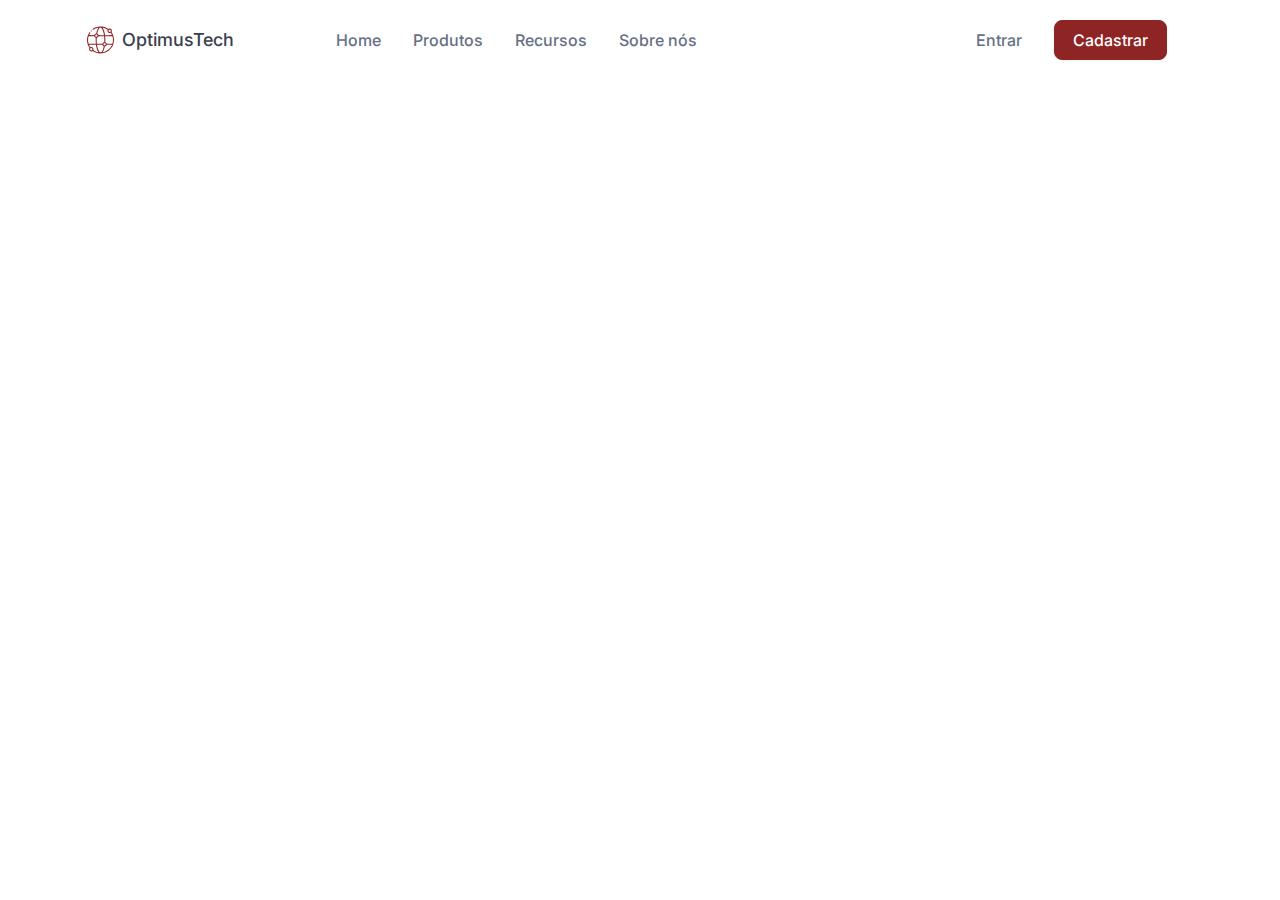
==== 7daysofcode/index.html @ b35a8650 "Adding project files" ====
<!DOCTYPE html>
<html lang="pt-BR">
    <head>
        <link rel="preconnect" href="https://fonts.googleapis.com">
<link rel="preconnect" href="https://fonts.gstatic.com" crossorigin>
<link href="https://fonts.googleapis.com/css2?family=Inter:wght@300;400;500;700;900&display=swap" rel="stylesheet">
        <meta charset="UTF-8" />
        <meta name="viewport" content="width=device-width, initial-scale=1.0" />
        <meta http-equiv="X-UA-Compatible" content="ie=edge" />
        <title>#7DAYSOFCODE</title>
        <link href="./assets/css/normalize.css" rel="stylesheet" />
        <link href="./assets/css/reset.css" rel="stylesheet" />
    </head>
    <body>
        <header class="cabecalho">
            <div class="cabecalho__container cabecalho__container--logo">
                <img class="cabecalho__logo" src="./assets/img/worldwide 1 (Traced).svg" alt="Logo">
                <h3 class="cabecalho__item logo__nome">OptimusTech</h3>
            </div>
            <div class="cabecalho__container cabecalho__container--menu">
                <h4 class="cabecalho__item">Home</h4>
                <h4 class="cabecalho__item">Produtos</h4>
                <h4 class="cabecalho__item">Recursos</h4>
                <h4 class="cabecalho__item">Sobre nós</h4>
            </div>
            <div class="cabecalho__container cabecalho__container--login">
                <h4 class="cabecalho__item">Entrar</h4>
                <h4 class="cabecalho__item cabecalho__botao">Cadastrar</h4>
            </div>

        </header>

    </body>
</html>
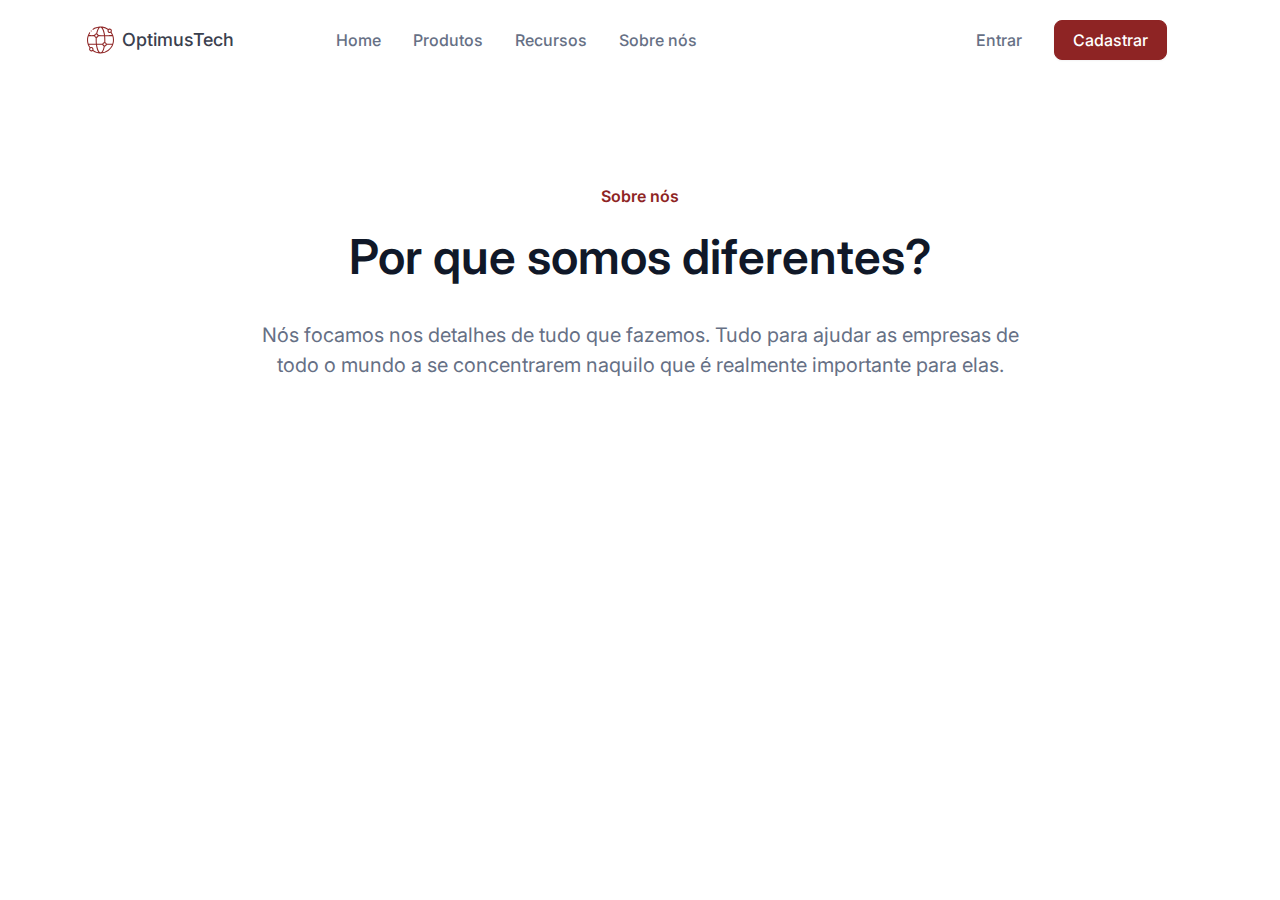
==== commit 7e31597b: "Add files via upload" ====
--- a/7daysofcode/index.html
+++ b/7daysofcode/index.html
@@ -5,11 +5,11 @@
 <link rel="preconnect" href="https://fonts.gstatic.com" crossorigin>
 <link href="https://fonts.googleapis.com/css2?family=Inter:wght@300;400;500;700;900&display=swap" rel="stylesheet">
         <meta charset="UTF-8" />
-        <meta name="viewport" content="width=device-width, initial-scale=1.0" />
-        <meta http-equiv="X-UA-Compatible" content="ie=edge" />
+        <meta name="viewport" content="width=device-width, initial-scale=1.0"/>
+        <meta http-equiv="X-UA-Compatible" content="ie=edge"/>
         <title>#7DAYSOFCODE</title>
-        <link href="./assets/css/normalize.css" rel="stylesheet" />
-        <link href="./assets/css/reset.css" rel="stylesheet" />
+        <link href="./assets/css/normalize.css" rel="stylesheet"/>
+        <link href="./assets/css/reset.css" rel="stylesheet"/>
     </head>
     <body>
         <header class="cabecalho">
@@ -18,17 +18,24 @@
                 <h3 class="cabecalho__item logo__nome">OptimusTech</h3>
             </div>
             <div class="cabecalho__container cabecalho__container--menu">
-                <h4 class="cabecalho__item">Home</h4>
-                <h4 class="cabecalho__item">Produtos</h4>
-                <h4 class="cabecalho__item">Recursos</h4>
-                <h4 class="cabecalho__item">Sobre nós</h4>
+                <a href="#" class="cabecalho__item">Home</a>
+                <a href="#" class="cabecalho__item">Produtos</a>
+                <a href="#" class="cabecalho__item">Recursos</a>
+                <a href="#" class="cabecalho__item">Sobre nós</a>
             </div>
             <div class="cabecalho__container cabecalho__container--login">
-                <h4 class="cabecalho__item">Entrar</h4>
-                <h4 class="cabecalho__item cabecalho__botao">Cadastrar</h4>
+                <a href="#" class="cabecalho__item">Entrar</a>
+                <a href="#" class="cabecalho__item cabecalho__botao">Cadastrar</a>
             </div>
+        </header>
+        
+        <body>
+            <section class="sobre">
+                <span class="sobre__span">Sobre nós</span>
+                <h1 class="sobre__titulo">Por que somos diferentes?</h1>
+                <p class="sobre__paragrafo">Nós focamos nos detalhes de tudo que fazemos. Tudo para ajudar as empresas de<br>   todo o mundo a se concentrarem naquilo que é realmente importante para elas.</p>
 
-        </header>
-
+            </section>
+        </body>
     </body>
 </html>
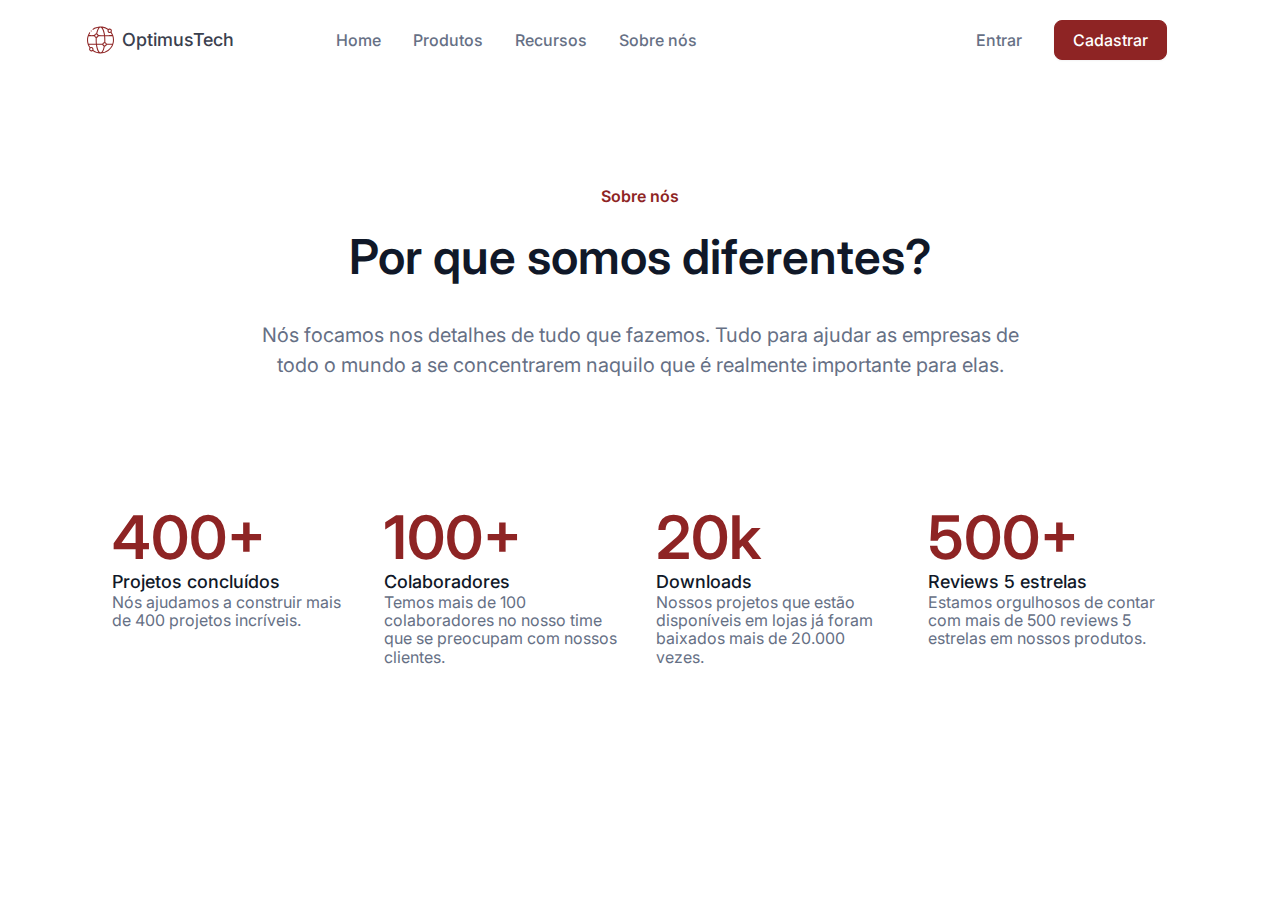
==== commit c6cda95f: "adding new container" ====
--- a/7daysofcode/index.html
+++ b/7daysofcode/index.html
@@ -36,6 +36,28 @@
                 <p class="sobre__paragrafo">Nós focamos nos detalhes de tudo que fazemos. Tudo para ajudar as empresas de<br>   todo o mundo a se concentrarem naquilo que é realmente importante para elas.</p>
 
             </section>
+            <section class="metrica">
+                <div class="metrica__container primeiro">
+                    <h4 class="metrica__titulo">400+</h4>
+                    <p class="metrica__subtitulo">Projetos concluídos</p>
+                    <p class="metrica__conteudo">Nós ajudamos a construir mais de 400 projetos incríveis.</p>
+                </div>
+                <div class="metrica__container segundo">
+                    <h4 class="metrica__titulo">100+</h4>
+                    <p class="metrica__subtitulo">Colaboradores</p>
+                    <p class="metrica__conteudo">Temos mais de 100 colaboradores no nosso time que se preocupam com nossos clientes.</p>
+                </div>
+                <div class="metrica__container terceiro">
+                    <h4 class="metrica__titulo">20k</h4>
+                    <p class="metrica__subtitulo">Downloads</p>
+                    <p class="metrica__conteudo">Nossos projetos que estão disponíveis em lojas já foram baixados mais de 20.000 vezes.</p>
+                </div>
+                <div class="metrica__container quarto">
+                    <h4 class="metrica__titulo">500+</h4>
+                    <p class="metrica__subtitulo">Reviews 5 estrelas</p>
+                    <p class="metrica__conteudo">Estamos orgulhosos de contar com mais de 500 reviews 5 estrelas em nossos produtos.</p>
+                </div>
+            </section>
         </body>
     </body>
 </html>
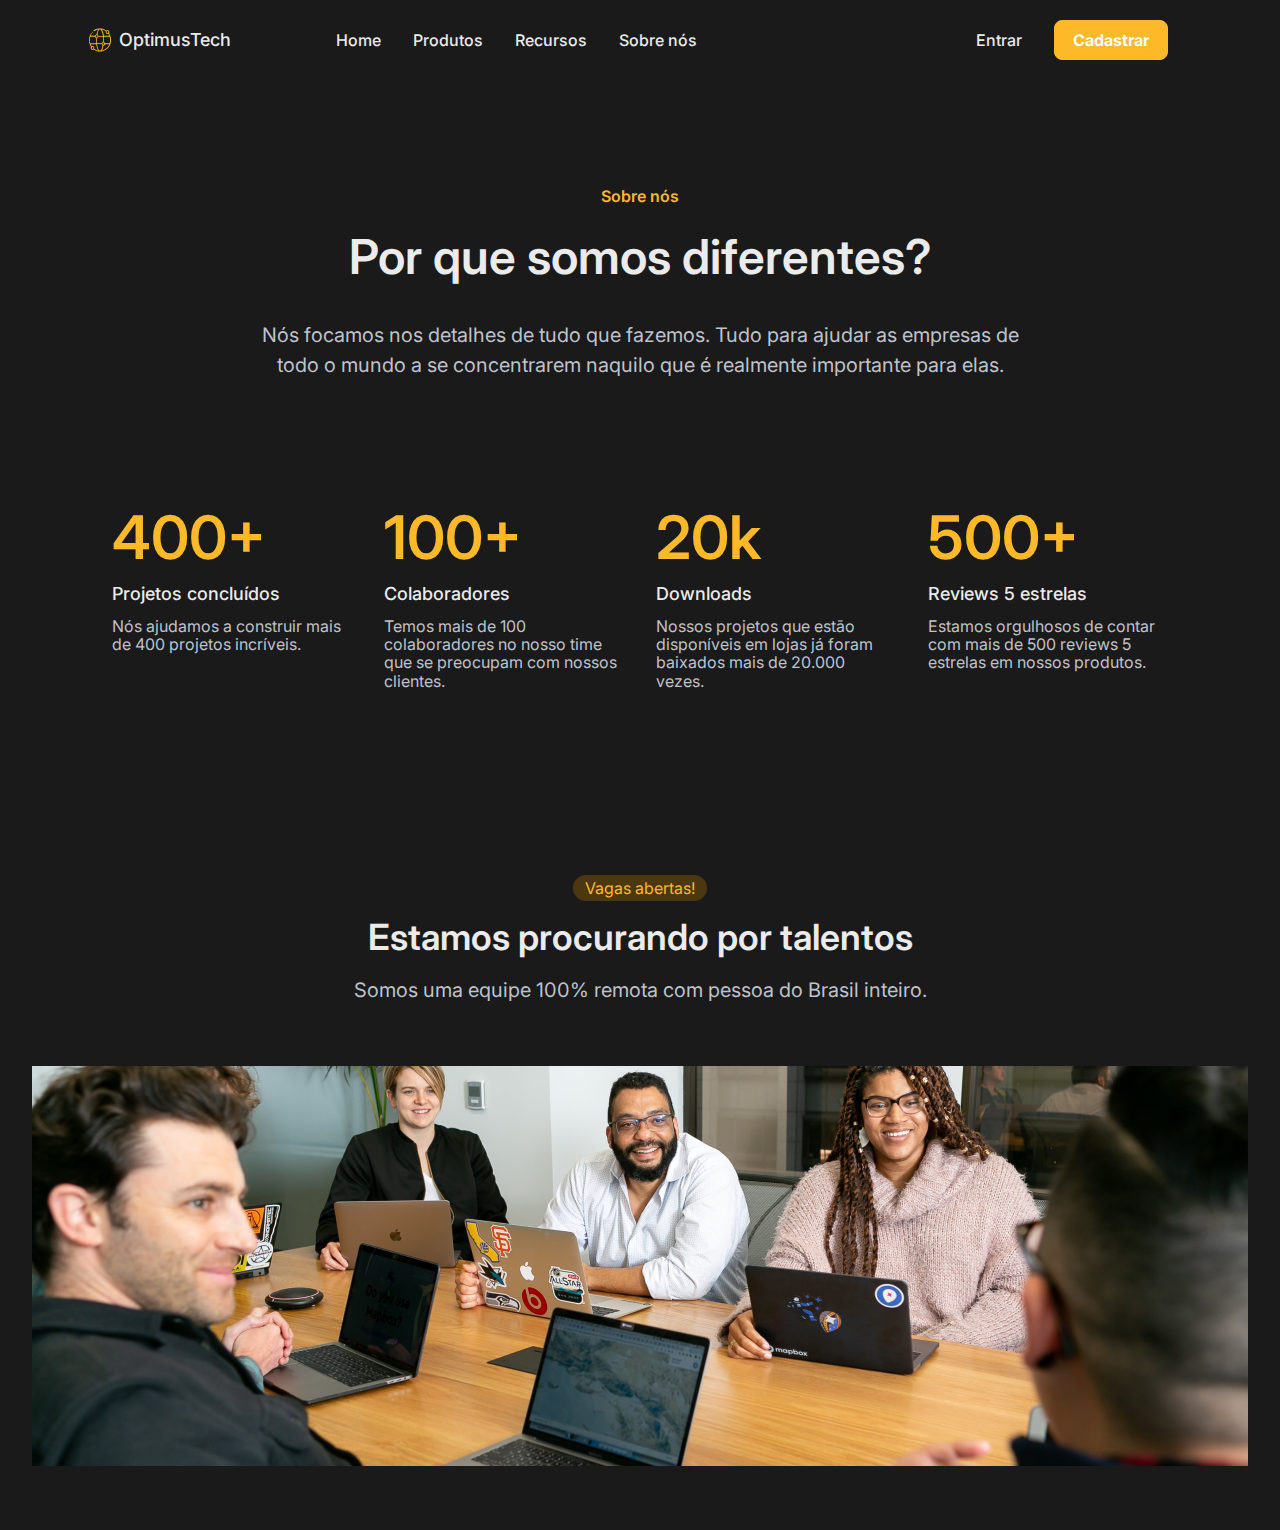
==== commit 19c05e67: "dark theme and talent container" ====
--- a/7daysofcode/index.html
+++ b/7daysofcode/index.html
@@ -11,6 +11,7 @@
         <link href="./assets/css/normalize.css" rel="stylesheet"/>
         <link href="./assets/css/reset.css" rel="stylesheet"/>
     </head>
+
     <body>
         <header class="cabecalho">
             <div class="cabecalho__container cabecalho__container--logo">
@@ -34,7 +35,6 @@
                 <span class="sobre__span">Sobre nós</span>
                 <h1 class="sobre__titulo">Por que somos diferentes?</h1>
                 <p class="sobre__paragrafo">Nós focamos nos detalhes de tudo que fazemos. Tudo para ajudar as empresas de<br>   todo o mundo a se concentrarem naquilo que é realmente importante para elas.</p>
-
             </section>
             <section class="metrica">
                 <div class="metrica__container primeiro">
@@ -58,6 +58,15 @@
                     <p class="metrica__conteudo">Estamos orgulhosos de contar com mais de 500 reviews 5 estrelas em nossos produtos.</p>
                 </div>
             </section>
+
+            <section class="talentos">
+                <div class="talentos__introducao">
+                    <p class="talentos__subtitulo">Vagas abertas!</p>
+                    <h4 class="talentos__titulo">Estamos procurando por talentos</h4>
+                    <p class="talentos__conteudo">Somos uma equipe 100% remota com pessoa do Brasil inteiro.</p>
+                </div>
+                <div class="talentos__imagem--container"><img src="./assets/img/Image.png" alt="procurando talentos" class="talentos__imagem"></div>
+            </section>
         </body>
     </body>
 </html>
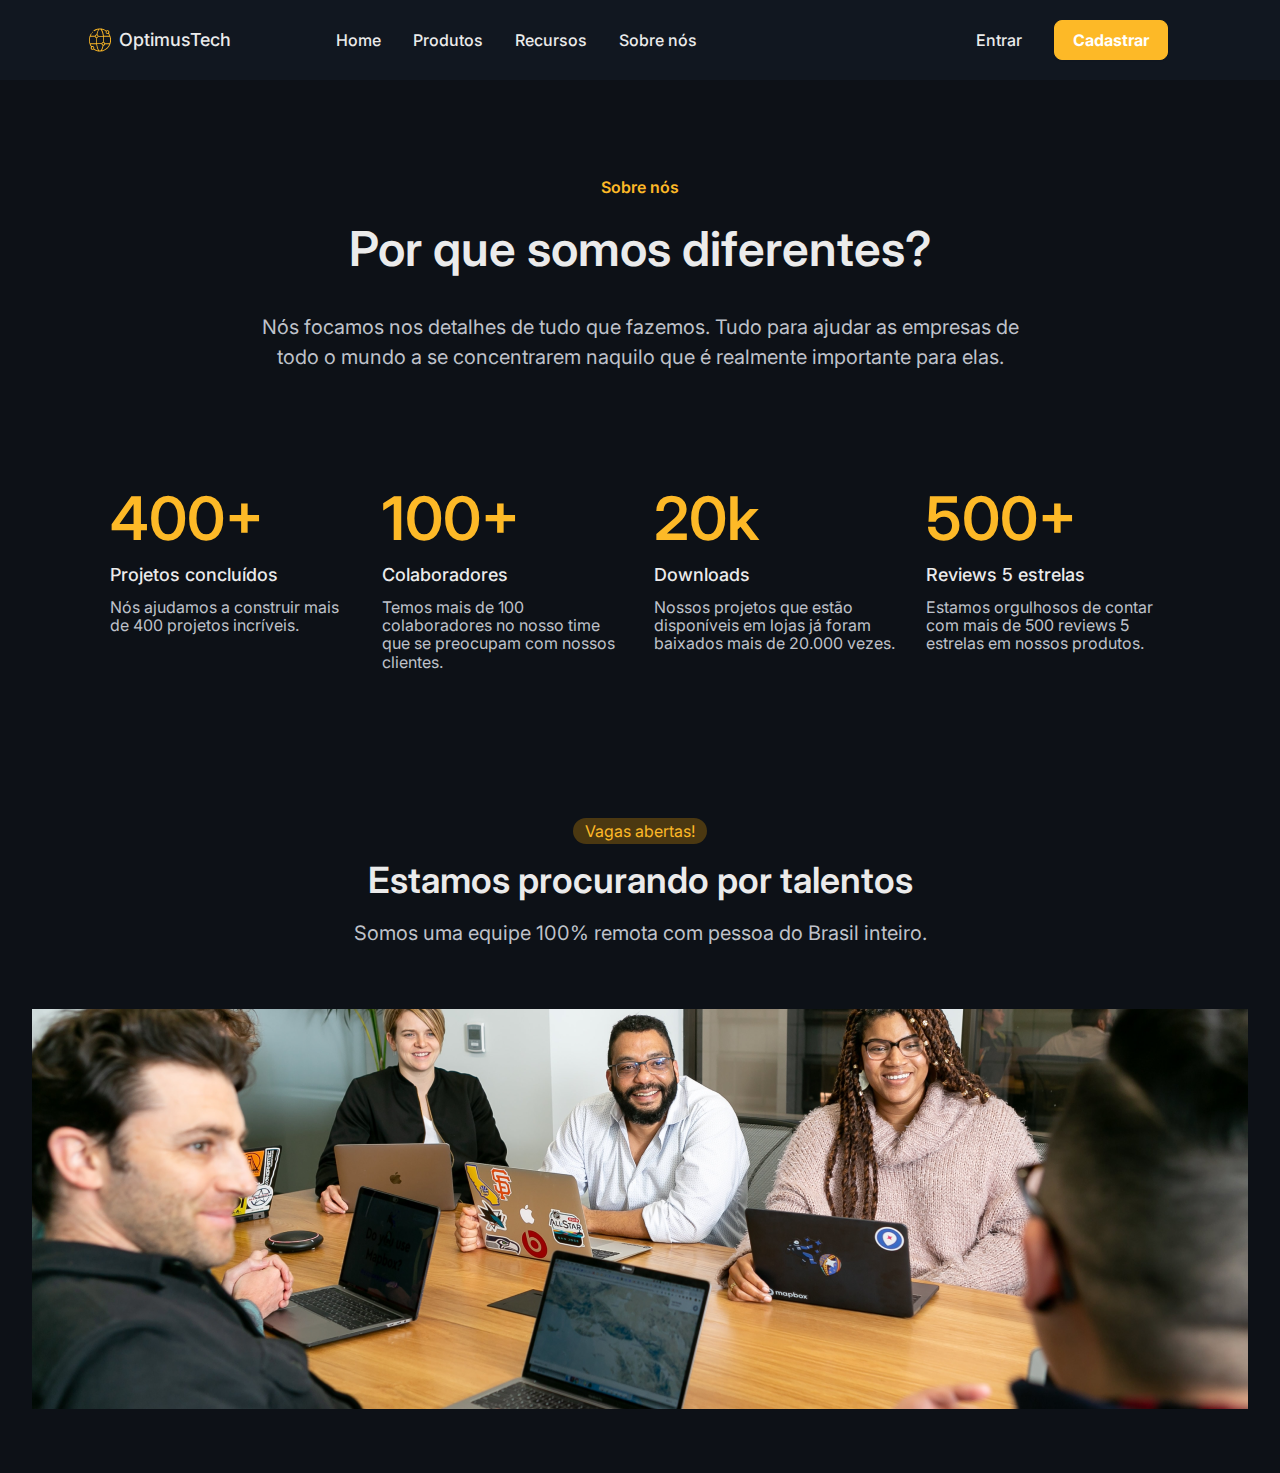
==== commit 4c364d4f: "code improvement" ====
--- a/7daysofcode/index.html
+++ b/7daysofcode/index.html
@@ -38,32 +38,32 @@
             </section>
             <section class="metrica">
                 <div class="metrica__container primeiro">
-                    <h4 class="metrica__titulo">400+</h4>
-                    <p class="metrica__subtitulo">Projetos concluídos</p>
-                    <p class="metrica__conteudo">Nós ajudamos a construir mais de 400 projetos incríveis.</p>
+                    <span class="metrica__titulo">400+</span>
+                    <span class="metrica__subtitulo">Projetos concluídos</span>
+                    <span class="metrica__conteudo">Nós ajudamos a construir mais de 400 projetos incríveis.</span>
                 </div>
                 <div class="metrica__container segundo">
-                    <h4 class="metrica__titulo">100+</h4>
-                    <p class="metrica__subtitulo">Colaboradores</p>
-                    <p class="metrica__conteudo">Temos mais de 100 colaboradores no nosso time que se preocupam com nossos clientes.</p>
+                    <span class="metrica__titulo">100+</span>
+                    <span class="metrica__subtitulo">Colaboradores</span>
+                    <span class="metrica__conteudo">Temos mais de 100 colaboradores no nosso time que se preocupam com nossos clientes.</span>
                 </div>
                 <div class="metrica__container terceiro">
-                    <h4 class="metrica__titulo">20k</h4>
-                    <p class="metrica__subtitulo">Downloads</p>
-                    <p class="metrica__conteudo">Nossos projetos que estão disponíveis em lojas já foram baixados mais de 20.000 vezes.</p>
+                    <span class="metrica__titulo">20k</span>
+                    <span class="metrica__subtitulo">Downloads</span>
+                    <span class="metrica__conteudo">Nossos projetos que estão disponíveis em lojas já foram baixados mais de 20.000 vezes.</span>
                 </div>
                 <div class="metrica__container quarto">
-                    <h4 class="metrica__titulo">500+</h4>
-                    <p class="metrica__subtitulo">Reviews 5 estrelas</p>
-                    <p class="metrica__conteudo">Estamos orgulhosos de contar com mais de 500 reviews 5 estrelas em nossos produtos.</p>
+                    <span class="metrica__titulo">500+</span>
+                    <span class="metrica__subtitulo">Reviews 5 estrelas</span>
+                    <span class="metrica__conteudo">Estamos orgulhosos de contar com mais de 500 reviews 5 estrelas em nossos produtos.</span>
                 </div>
             </section>
 
             <section class="talentos">
                 <div class="talentos__introducao">
-                    <p class="talentos__subtitulo">Vagas abertas!</p>
-                    <h4 class="talentos__titulo">Estamos procurando por talentos</h4>
-                    <p class="talentos__conteudo">Somos uma equipe 100% remota com pessoa do Brasil inteiro.</p>
+                    <span class="talentos__subtitulo">Vagas abertas!</span>
+                    <span class="talentos__titulo">Estamos procurando por talentos</span>
+                    <span class="talentos__conteudo">Somos uma equipe 100% remota com pessoa do Brasil inteiro.</span>
                 </div>
                 <div class="talentos__imagem--container"><img src="./assets/img/Image.png" alt="procurando talentos" class="talentos__imagem"></div>
             </section>
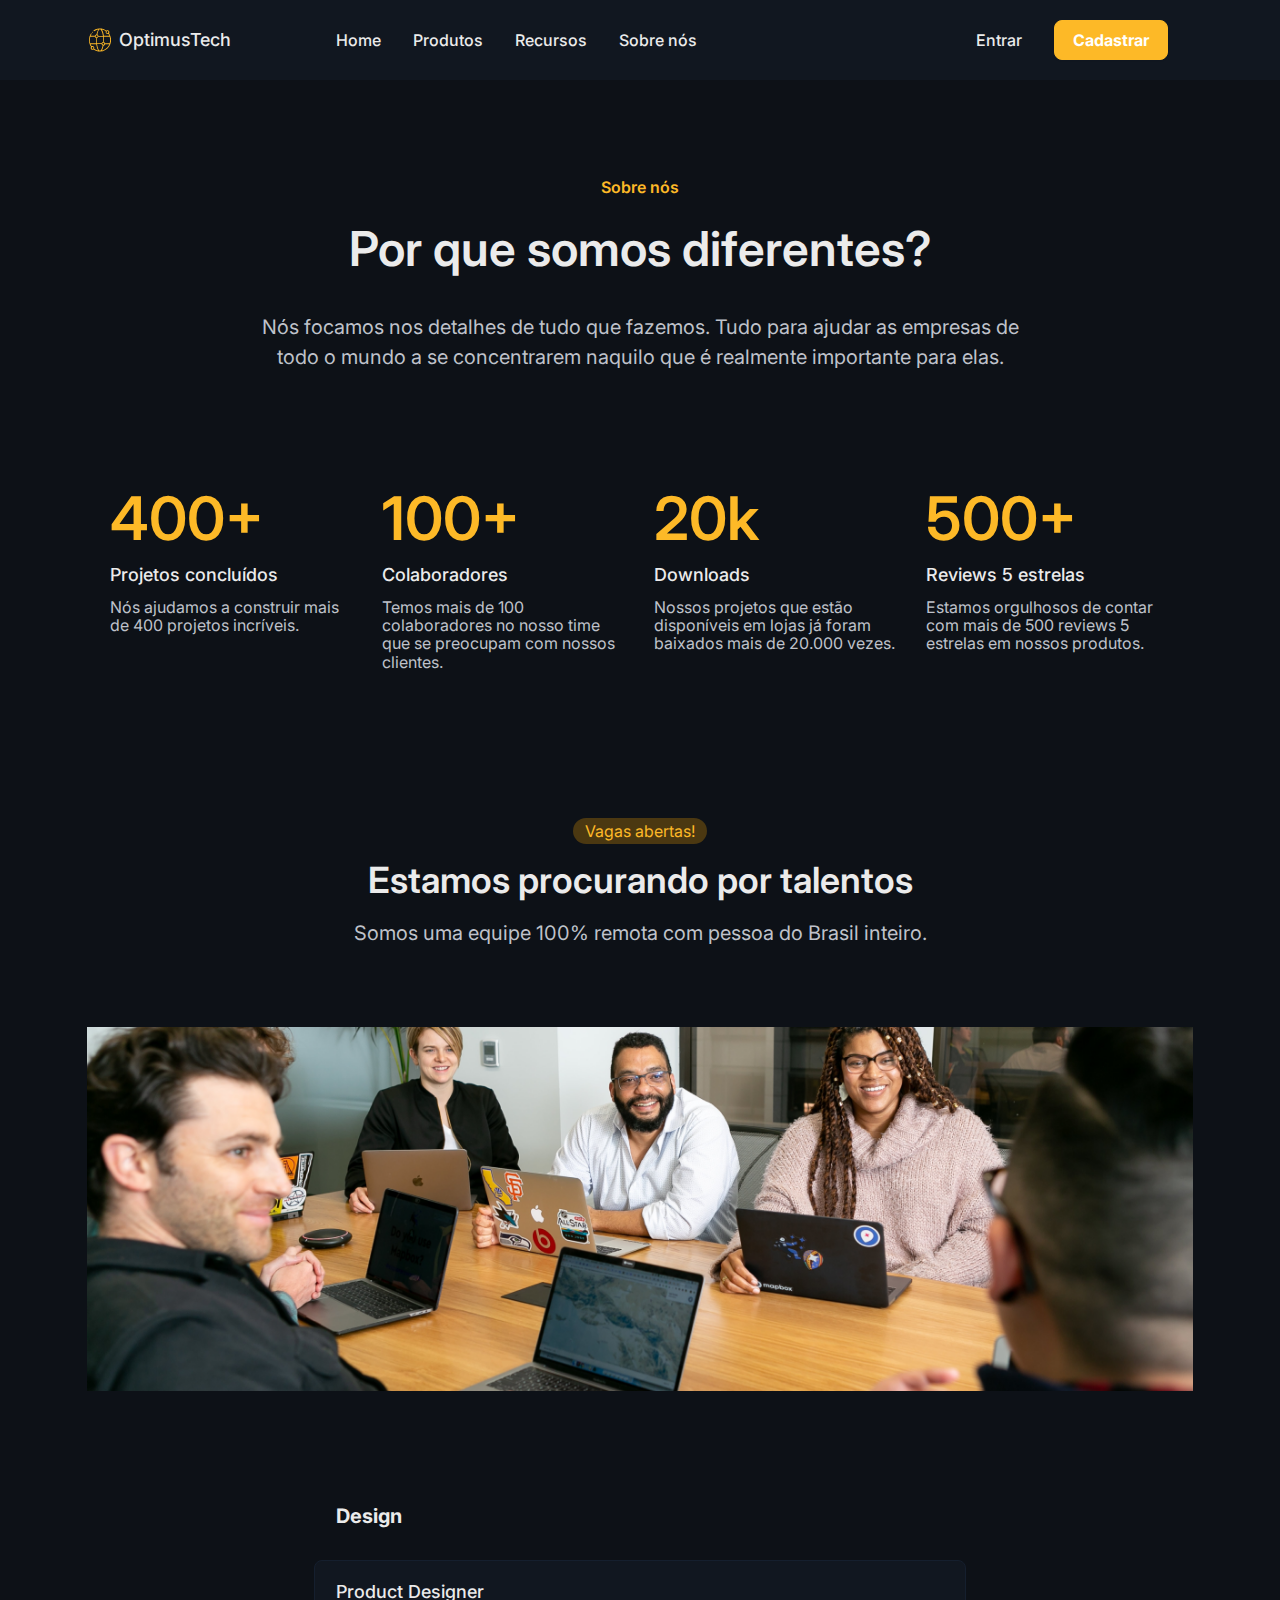
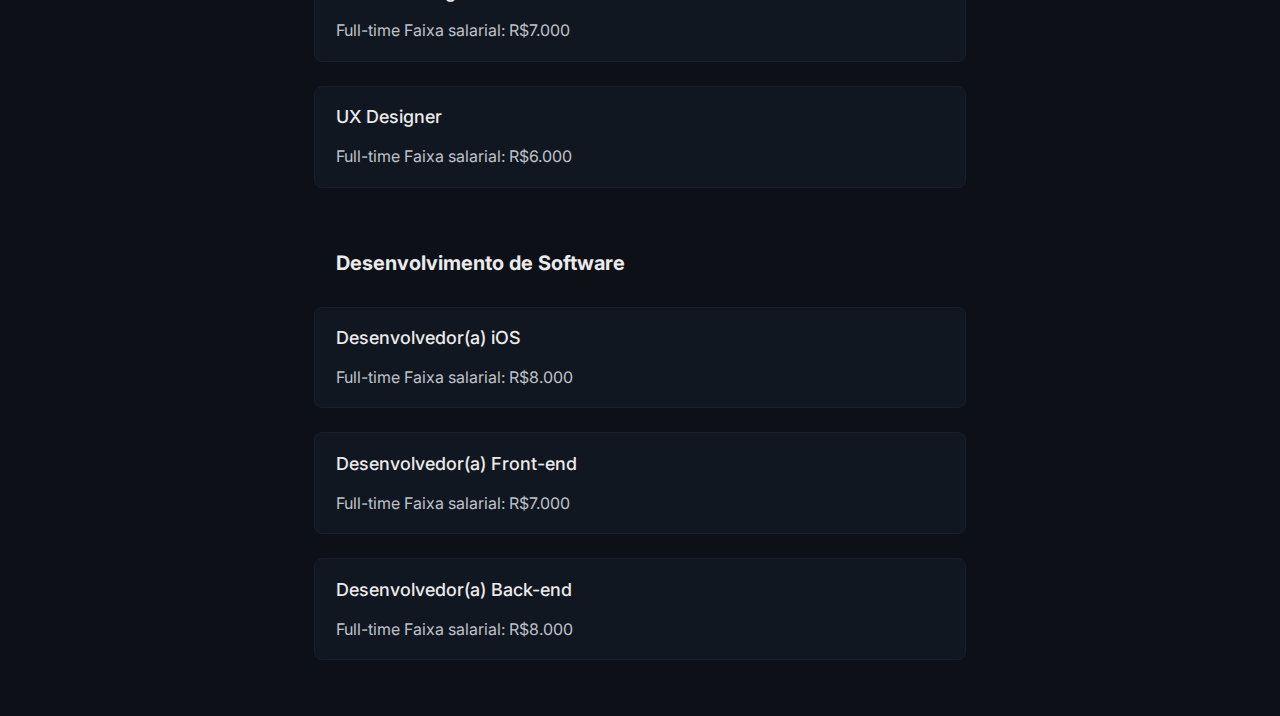
==== commit eff26668: "1 more section" ====
--- a/7daysofcode/index.html
+++ b/7daysofcode/index.html
@@ -67,6 +67,44 @@
                 </div>
                 <div class="talentos__imagem--container"><img src="./assets/img/Image.png" alt="procurando talentos" class="talentos__imagem"></div>
             </section>
+            <section class="vagas">
+                <span class="vagas__profissao">Design</span>
+                <div class="vagas__container">
+                    <span class="vagas__cargo">Product Designer</span>
+                    <div class="vagas__informacoes"></div>
+                        <span class="vagas__time">Full-time</span>
+                        <span class="vagas__salario">Faixa salarial: R$7.000</span>
+                    </div> 
+                    <div class="vagas__container">
+                        <span class="vagas__cargo">UX Designer</span>
+                        <div class="vagas__informacoes"></div>
+                            <span class="vagas__time">Full-time</span>
+                            <span class="vagas__salario">Faixa salarial: R$6.000</span>
+                        </div> 
+                </div>
+                <span class="vagas__profissao software-developer">Desenvolvimento de Software</span>
+                <div class="vagas__container">
+                    <span class="vagas__cargo">Desenvolvedor(a) iOS</span>
+                    <div class="vagas__informacoes"></div>
+                        <span class="vagas__time">Full-time</span>
+                        <span class="vagas__salario">Faixa salarial: R$8.000</span>
+                    </div> 
+                    <div class="vagas__container">
+                        <span class="vagas__cargo">Desenvolvedor(a) Front-end</span>
+                        <div class="vagas__informacoes"></div>
+                            <span class="vagas__time">Full-time</span>
+                            <span class="vagas__salario">Faixa salarial: R$7.000</span>
+                        </div> 
+                    <div class="vagas__container">
+                        <span class="vagas__cargo">Desenvolvedor(a) Back-end</span>
+                        <div class="vagas__informacoes"></div>
+                                <span class="vagas__time">Full-time</span>
+                                <span class="vagas__salario">Faixa salarial: R$8.000</span>
+                         </div>
+                </div>
+                
+
+            </section>
         </body>
     </body>
 </html>
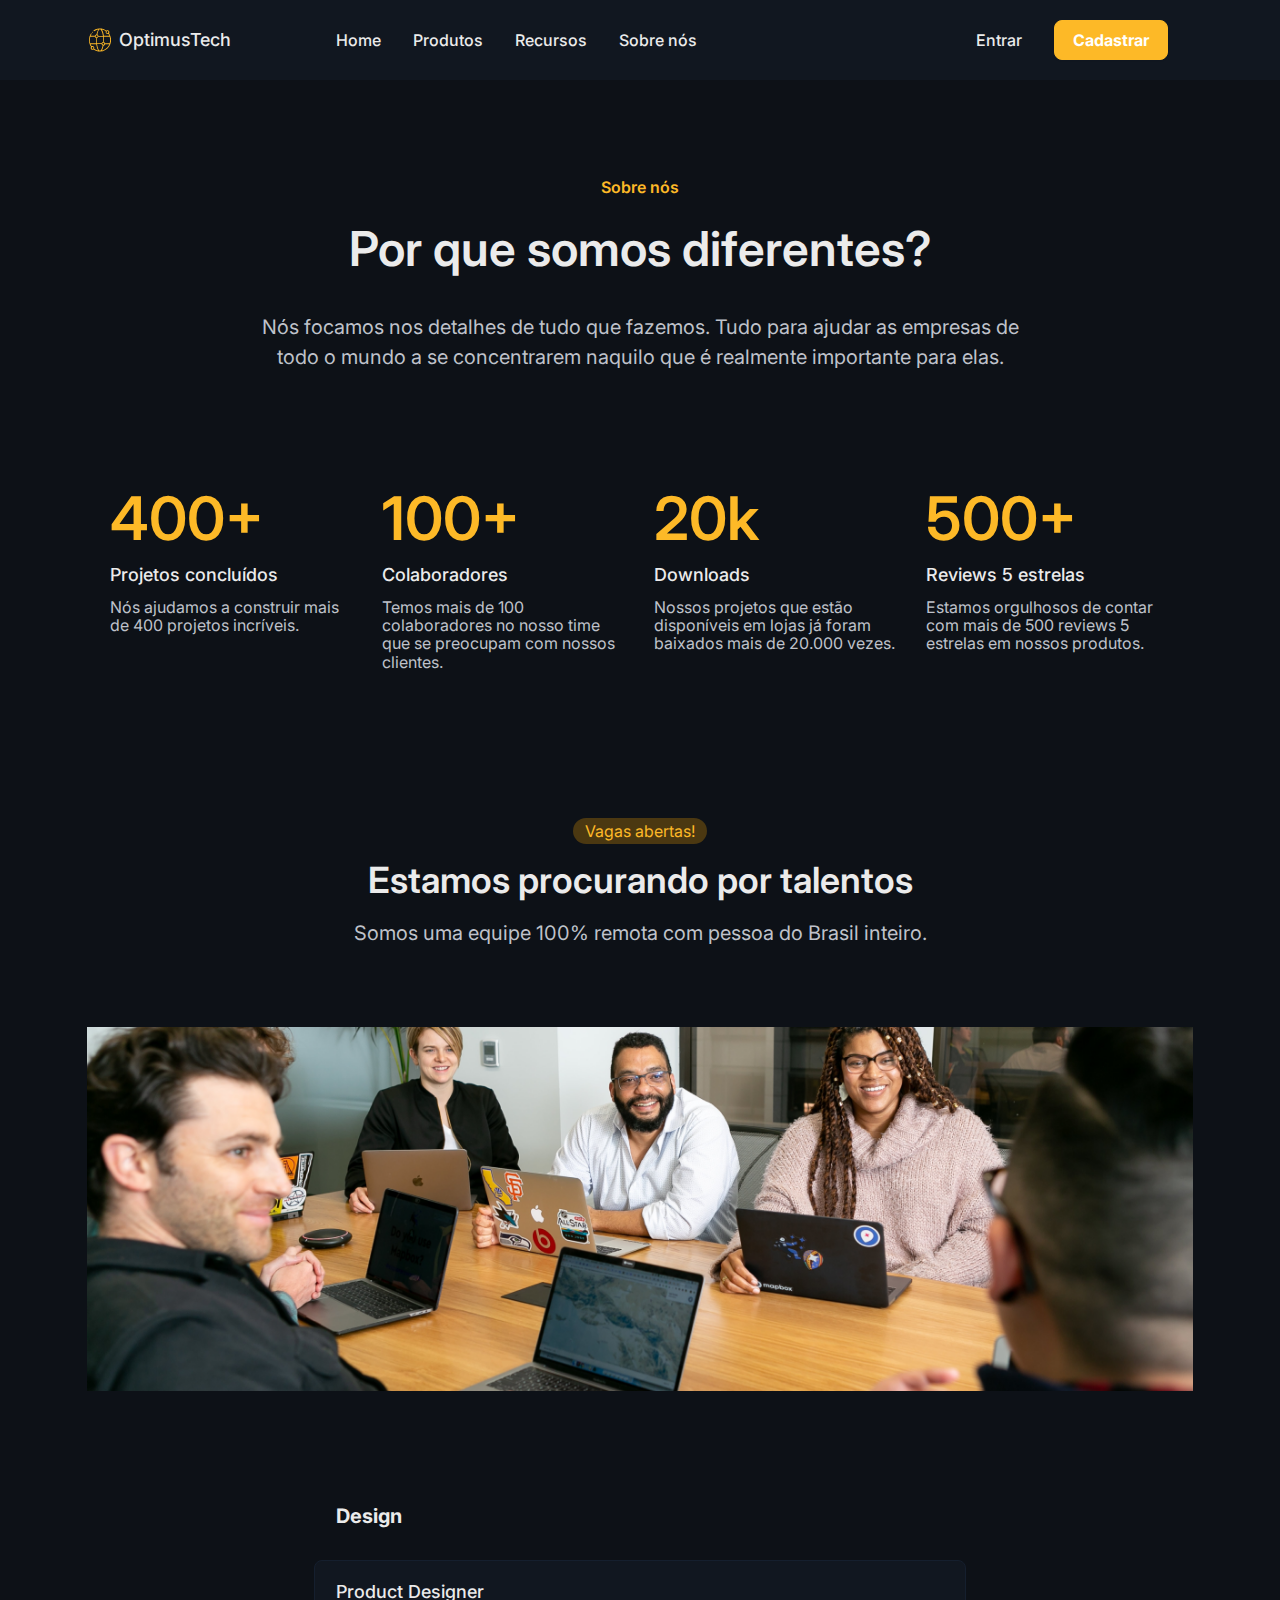
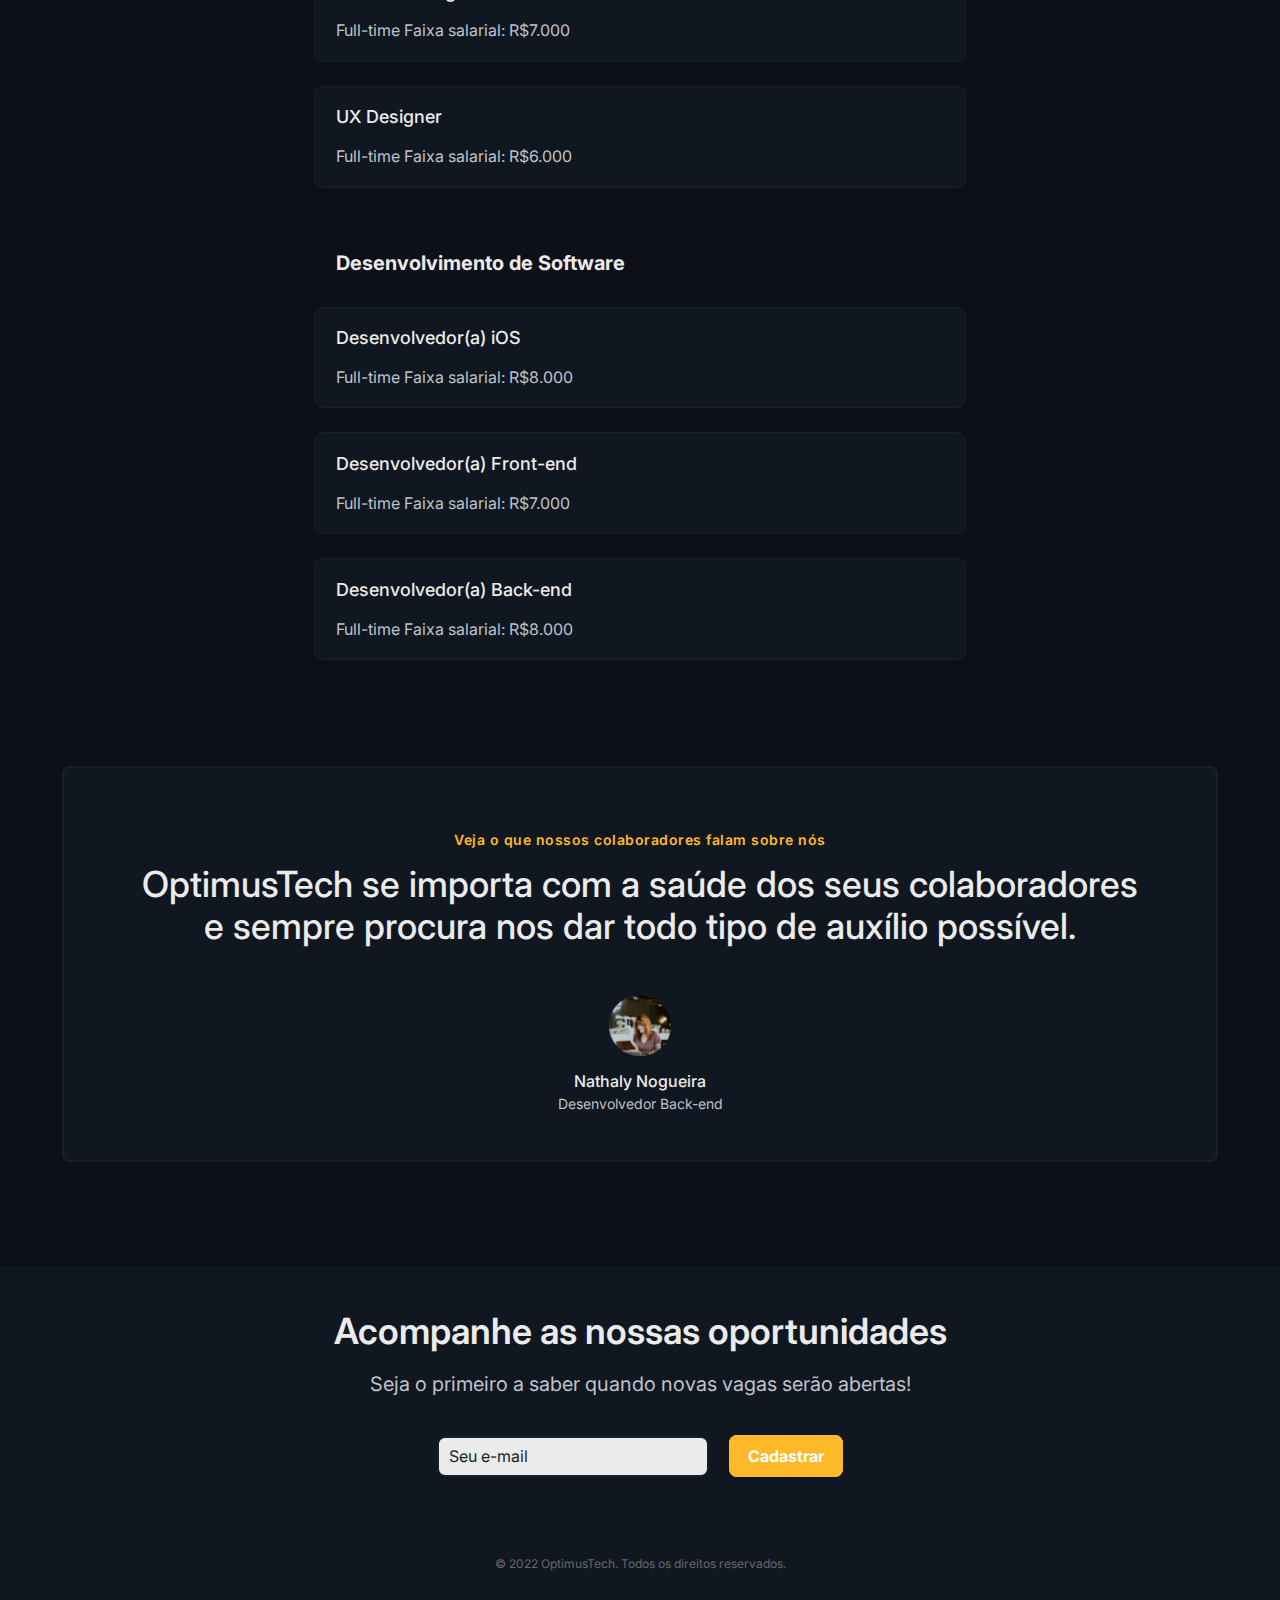
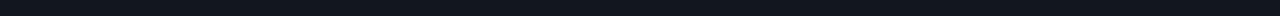
==== commit 814e4b96: "adding footer" ====
--- a/7daysofcode/index.html
+++ b/7daysofcode/index.html
@@ -7,7 +7,7 @@
         <meta charset="UTF-8" />
         <meta name="viewport" content="width=device-width, initial-scale=1.0"/>
         <meta http-equiv="X-UA-Compatible" content="ie=edge"/>
-        <title>#7DAYSOFCODE</title>
+        <title>Gabriel Abrahão | #7DAYSOFCODE </title>
         <link href="./assets/css/normalize.css" rel="stylesheet"/>
         <link href="./assets/css/reset.css" rel="stylesheet"/>
     </head>
@@ -102,9 +102,25 @@
                                 <span class="vagas__salario">Faixa salarial: R$8.000</span>
                          </div>
                 </div>
-                
-
+            </section>
+            <section class="depoimentos">
+                <div class="depoimentos__container">
+                    <span class="depoimentos__subtitulo">Veja o que nossos colaboradores falam sobre nós</span>
+                    <span class="depoimentos__titulo">OptimusTech se importa com a saúde dos seus colaboradores e sempre procura nos dar todo tipo de auxílio possível.</span>
+                    <img src="./assets/img/Avatar.png" alt="avatar" class="depoimentos__imagem">
+                    <span class="depoimentos__nome">Nathaly Nogueira</span>
+                    <span class="depoimentos__cargo">Desenvolvedor Back-end</span>
+                </div>
             </section>
         </body>
+        <footer class="rodape">
+            <span class="rodape__titulo">Acompanhe as nossas oportunidades</span>
+            <span class="rodape__subtitulo">Seja o primeiro a saber quando novas vagas serão abertas!</span>
+            <form class="rodape__input">
+                <input class="rodape__email" type="email" name="email" id="email" placeholder="Seu e-mail">
+                <a href="#" class="rodape__botao">Cadastrar</a>
+            </form>
+            <span class="rodape__copyright">© 2022 OptimusTech. Todos os direitos reservados.</span>
+        </footer>
     </body>
 </html>
